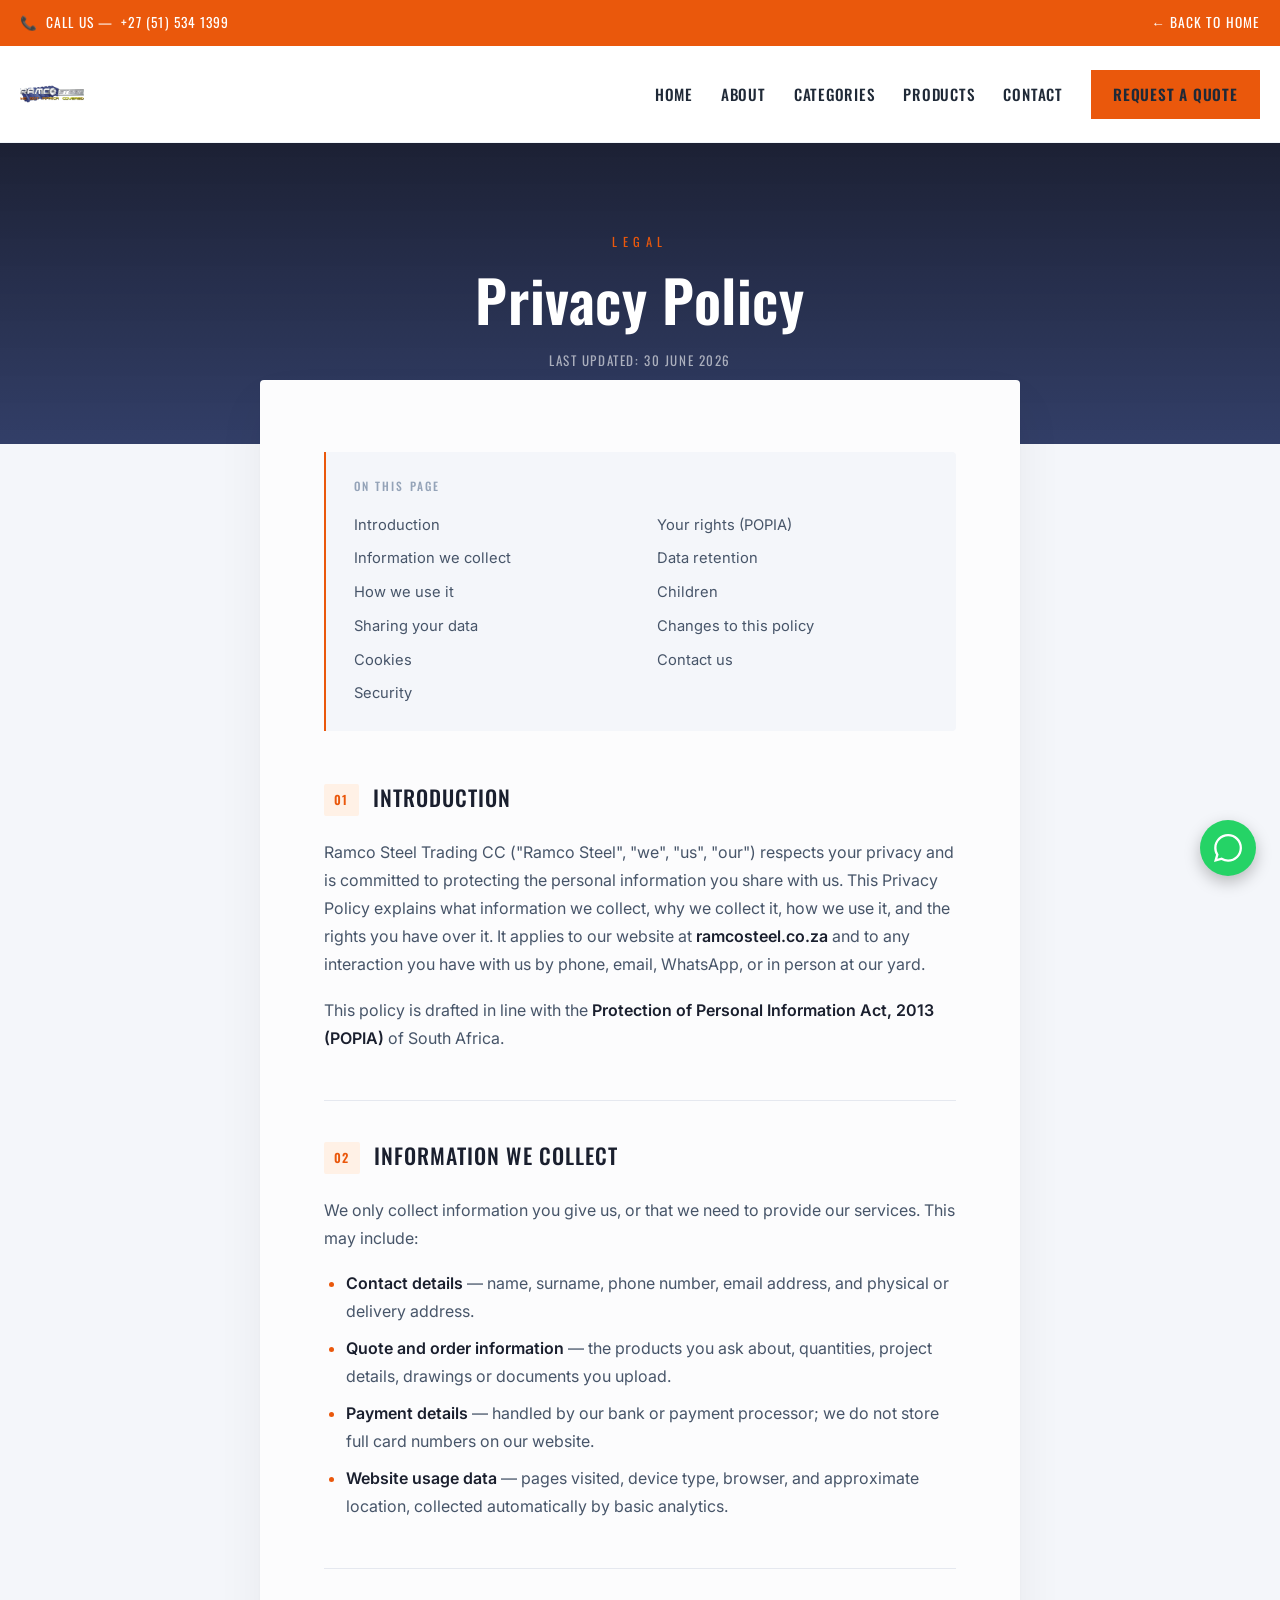
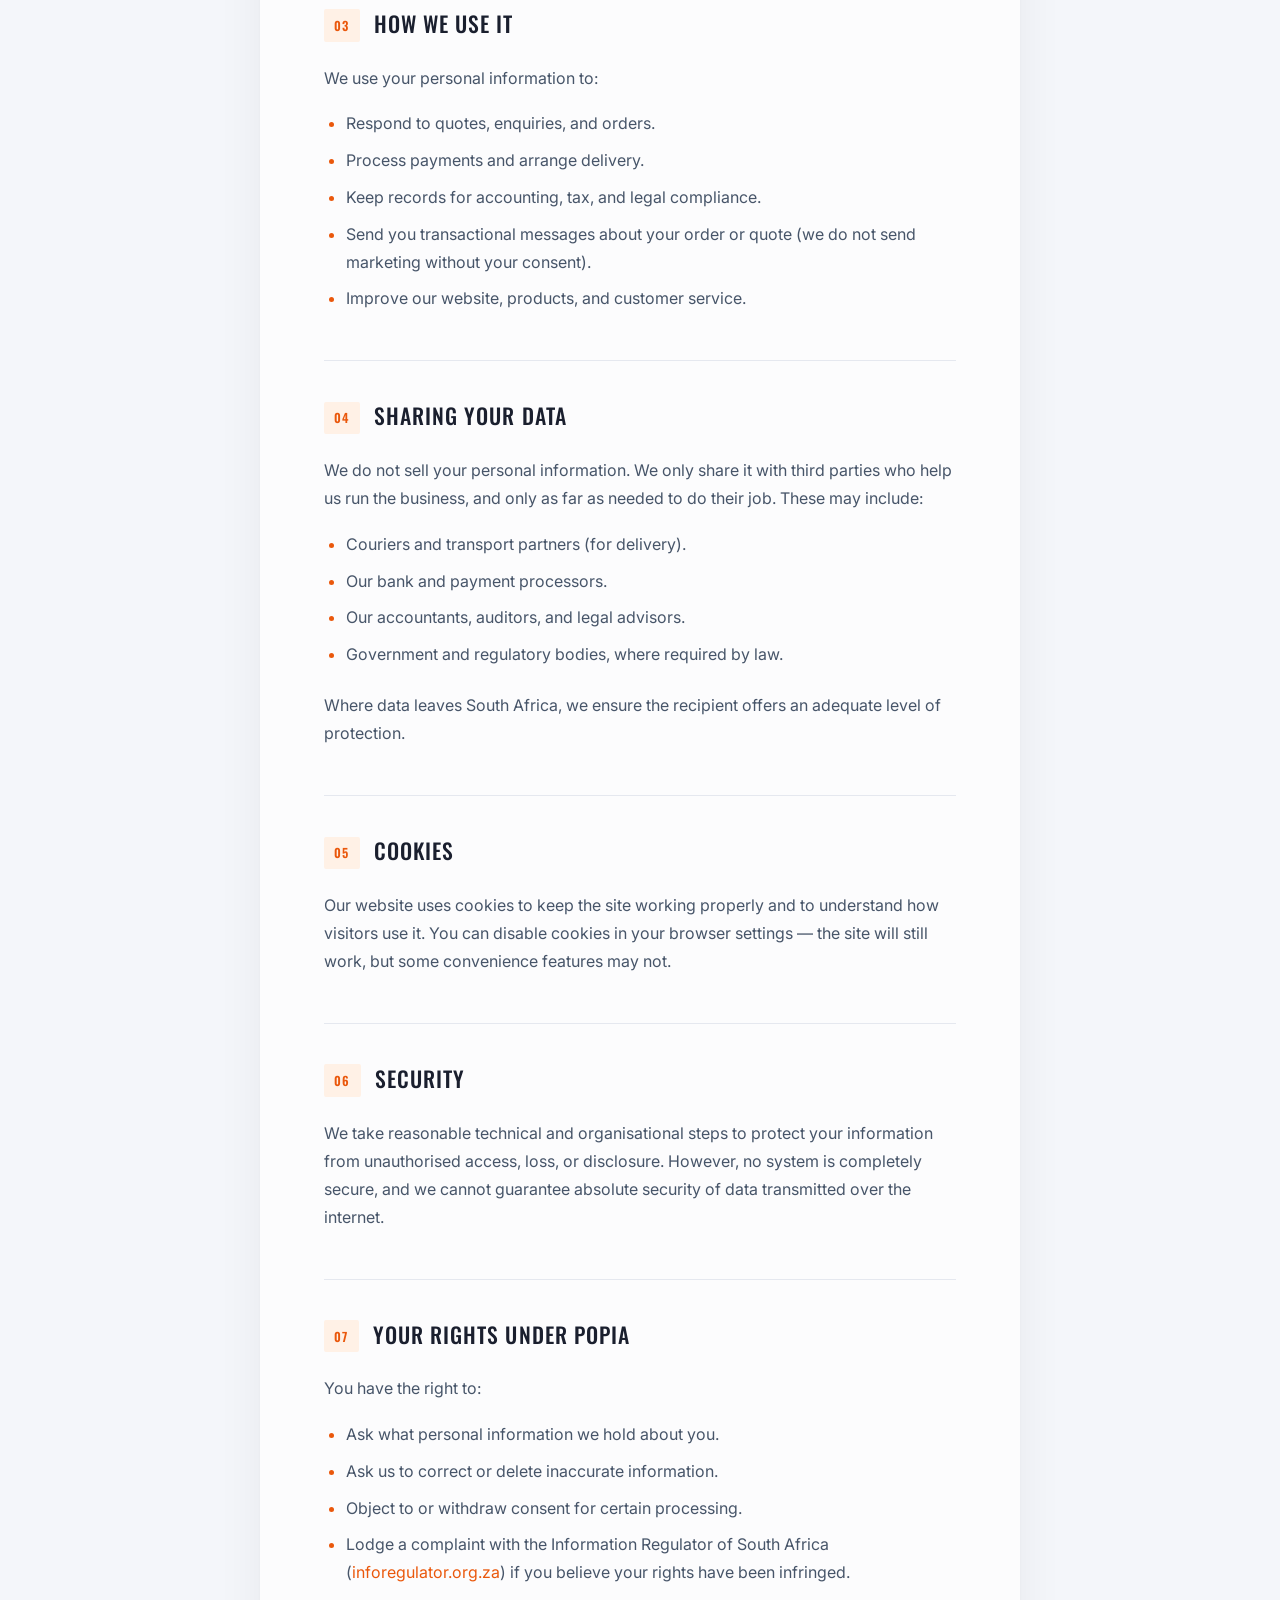
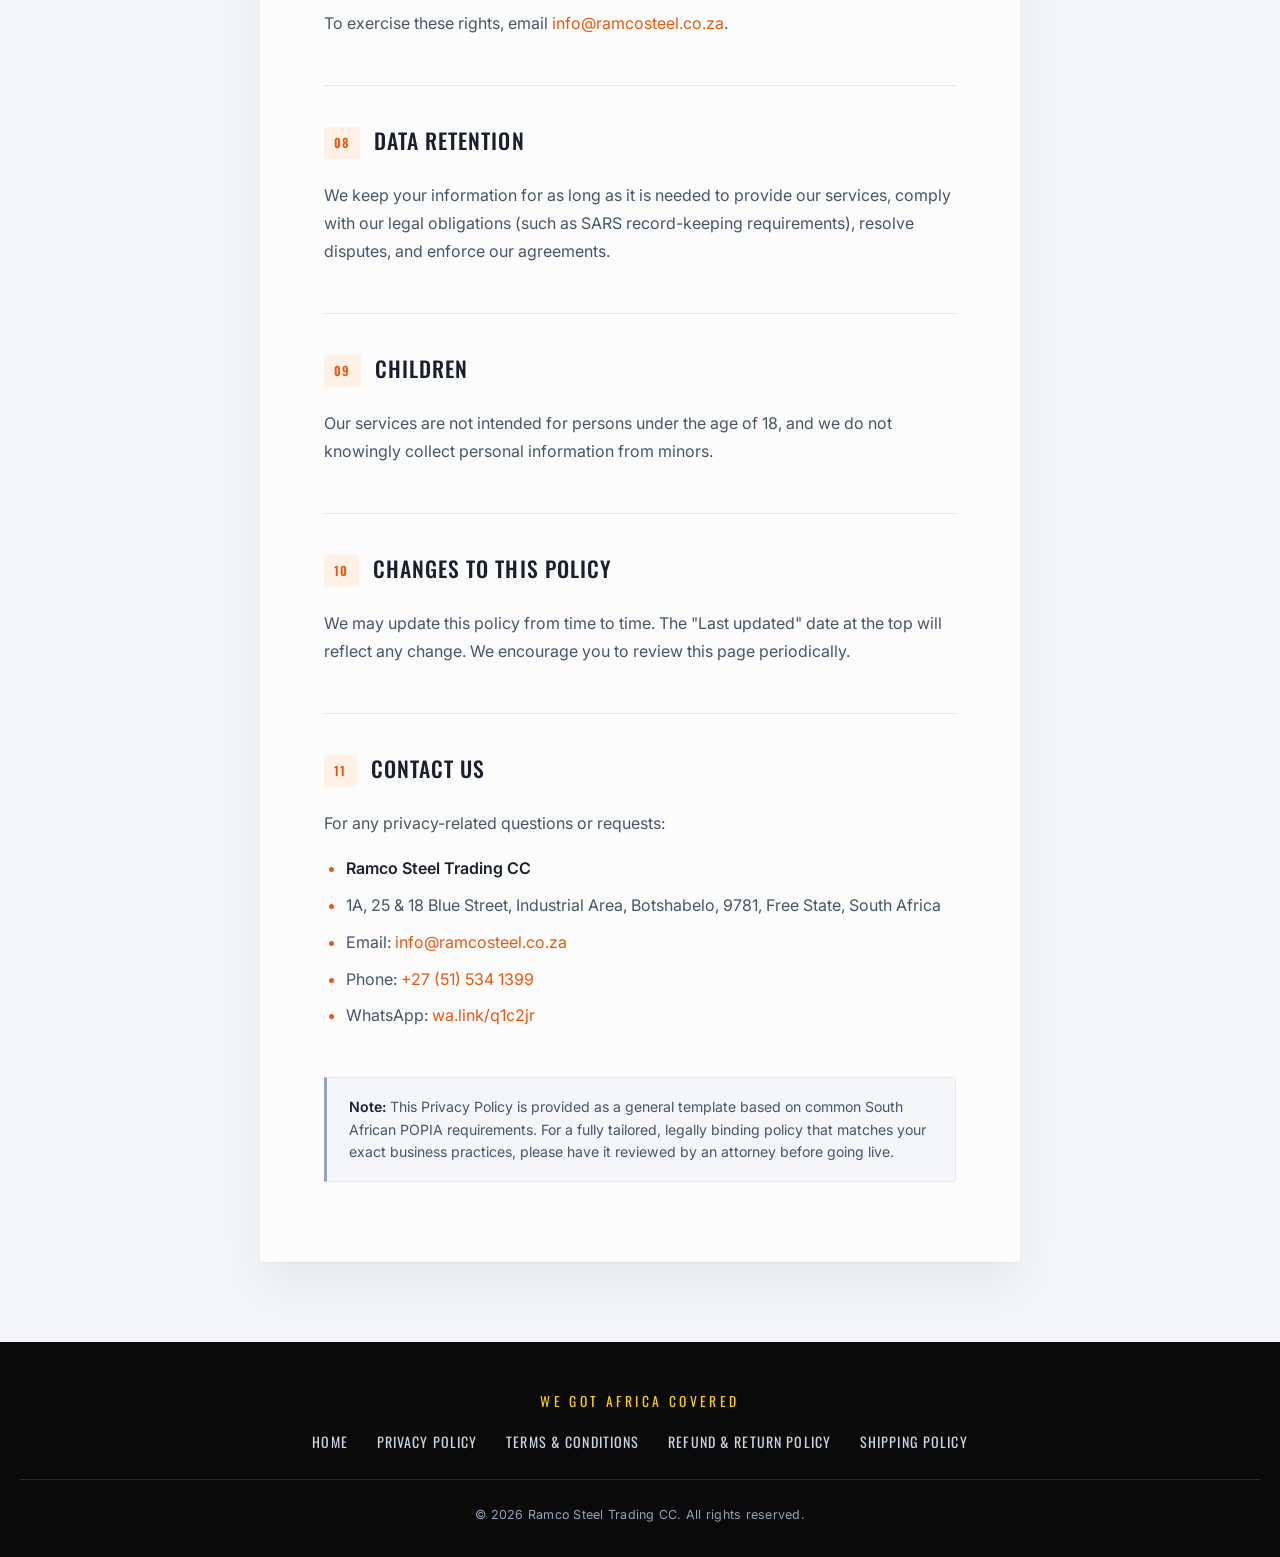
==== privacy.html @ d2efcba0 "Add files via upload" ====
<!DOCTYPE html>
<html lang="en">
<head>
<meta charset="UTF-8" />
<meta name="viewport" content="width=device-width, initial-scale=1.0" />
<title>Privacy Policy — Ramco Steel Trading</title>
<link rel="preconnect" href="https://fonts.googleapis.com">
<link rel="preconnect" href="https://fonts.gstatic.com" crossorigin>
<link href="https://fonts.googleapis.com/css2?family=Oswald:wght@400;500;600;700&family=Inter:wght@400;500;600;700&display=swap" rel="stylesheet">
<link rel="stylesheet" href="legal.css">
</head>
<body>

<div class="topbar">
  <div class="topbar-inner">
    <a href="tel:+27515341399">📞 <span class="label-long">CALL US — </span>+27 (51) 534 1399</a>
    <a href="index.html">← BACK TO HOME</a>
  </div>
</div>

<nav class="nav">
  <div class="nav-inner">
    <a href="index.html" class="logo"><img src="ramco-logo.png" alt="Ramco Steel Trading" /></a>
    <button class="menu-toggle" onclick="document.getElementById('navlinks').classList.toggle('open')">☰</button>
    <div class="nav-links" id="navlinks">
      <a href="index.html#home">Home</a>
      <a href="index.html#about">About</a>
      <a href="index.html#categories">Categories</a>
      <a href="index.html#products">Products</a>
      <a href="index.html#contact">Contact</a>
      <a href="quote.html" class="nav-cta">Request a Quote</a>
    </div>
  </div>
</nav>

<section class="legal-hero">
  <div class="eyebrow">Legal</div>
  <h1>Privacy Policy</h1>
  <div class="meta">Last updated: 30 June 2026</div>
</section>

<main class="legal-body">

  <div class="legal-toc">
    <h4>On this page</h4>
    <ul>
      <li><a href="#intro">Introduction</a></li>
      <li><a href="#collect">Information we collect</a></li>
      <li><a href="#use">How we use it</a></li>
      <li><a href="#share">Sharing your data</a></li>
      <li><a href="#cookies">Cookies</a></li>
      <li><a href="#security">Security</a></li>
      <li><a href="#rights">Your rights (POPIA)</a></li>
      <li><a href="#retention">Data retention</a></li>
      <li><a href="#minors">Children</a></li>
      <li><a href="#changes">Changes to this policy</a></li>
      <li><a href="#contact">Contact us</a></li>
    </ul>
  </div>

  <h2 id="intro">Introduction</h2>
  <p>Ramco Steel Trading CC ("Ramco Steel", "we", "us", "our") respects your privacy and is committed to protecting the personal information you share with us. This Privacy Policy explains what information we collect, why we collect it, how we use it, and the rights you have over it. It applies to our website at <strong>ramcosteel.co.za</strong> and to any interaction you have with us by phone, email, WhatsApp, or in person at our yard.</p>
  <p>This policy is drafted in line with the <strong>Protection of Personal Information Act, 2013 (POPIA)</strong> of South Africa.</p>

  <h2 id="collect">Information We Collect</h2>
  <p>We only collect information you give us, or that we need to provide our services. This may include:</p>
  <ul>
    <li><strong>Contact details</strong> — name, surname, phone number, email address, and physical or delivery address.</li>
    <li><strong>Quote and order information</strong> — the products you ask about, quantities, project details, drawings or documents you upload.</li>
    <li><strong>Payment details</strong> — handled by our bank or payment processor; we do not store full card numbers on our website.</li>
    <li><strong>Website usage data</strong> — pages visited, device type, browser, and approximate location, collected automatically by basic analytics.</li>
  </ul>

  <h2 id="use">How We Use It</h2>
  <p>We use your personal information to:</p>
  <ul>
    <li>Respond to quotes, enquiries, and orders.</li>
    <li>Process payments and arrange delivery.</li>
    <li>Keep records for accounting, tax, and legal compliance.</li>
    <li>Send you transactional messages about your order or quote (we do not send marketing without your consent).</li>
    <li>Improve our website, products, and customer service.</li>
  </ul>

  <h2 id="share">Sharing Your Data</h2>
  <p>We do not sell your personal information. We only share it with third parties who help us run the business, and only as far as needed to do their job. These may include:</p>
  <ul>
    <li>Couriers and transport partners (for delivery).</li>
    <li>Our bank and payment processors.</li>
    <li>Our accountants, auditors, and legal advisors.</li>
    <li>Government and regulatory bodies, where required by law.</li>
  </ul>
  <p>Where data leaves South Africa, we ensure the recipient offers an adequate level of protection.</p>

  <h2 id="cookies">Cookies</h2>
  <p>Our website uses cookies to keep the site working properly and to understand how visitors use it. You can disable cookies in your browser settings — the site will still work, but some convenience features may not.</p>

  <h2 id="security">Security</h2>
  <p>We take reasonable technical and organisational steps to protect your information from unauthorised access, loss, or disclosure. However, no system is completely secure, and we cannot guarantee absolute security of data transmitted over the internet.</p>

  <h2 id="rights">Your Rights Under POPIA</h2>
  <p>You have the right to:</p>
  <ul>
    <li>Ask what personal information we hold about you.</li>
    <li>Ask us to correct or delete inaccurate information.</li>
    <li>Object to or withdraw consent for certain processing.</li>
    <li>Lodge a complaint with the Information Regulator of South Africa (<a href="https://inforegulator.org.za" target="_blank" rel="noopener">inforegulator.org.za</a>) if you believe your rights have been infringed.</li>
  </ul>
  <p>To exercise these rights, email <a href="mailto:info@ramcosteel.co.za">info@ramcosteel.co.za</a>.</p>

  <h2 id="retention">Data Retention</h2>
  <p>We keep your information for as long as it is needed to provide our services, comply with our legal obligations (such as SARS record-keeping requirements), resolve disputes, and enforce our agreements.</p>

  <h2 id="minors">Children</h2>
  <p>Our services are not intended for persons under the age of 18, and we do not knowingly collect personal information from minors.</p>

  <h2 id="changes">Changes to This Policy</h2>
  <p>We may update this policy from time to time. The "Last updated" date at the top will reflect any change. We encourage you to review this page periodically.</p>

  <h2 id="contact">Contact Us</h2>
  <p>For any privacy-related questions or requests:</p>
  <ul>
    <li><strong>Ramco Steel Trading CC</strong></li>
    <li>1A, 25 &amp; 18 Blue Street, Industrial Area, Botshabelo, 9781, Free State, South Africa</li>
    <li>Email: <a href="mailto:info@ramcosteel.co.za">info@ramcosteel.co.za</a></li>
    <li>Phone: <a href="tel:+27515341399">+27 (51) 534 1399</a></li>
    <li>WhatsApp: <a href="https://wa.link/q1c2jr" target="_blank" rel="noopener">wa.link/q1c2jr</a></li>
  </ul>

  <div class="disclaimer">
    <strong>Note:</strong> This Privacy Policy is provided as a general template based on common South African POPIA requirements. For a fully tailored, legally binding policy that matches your exact business practices, please have it reviewed by an attorney before going live.
  </div>

</main>

<footer>
  <div class="tag">We Got Africa Covered</div>
  <div class="links">
    <a href="index.html">Home</a>
    <a href="privacy.html">Privacy Policy</a>
    <a href="terms.html">Terms &amp; Conditions</a>
    <a href="refund.html">Refund &amp; Return Policy</a>
    <a href="shipping.html">Shipping Policy</a>
  </div>
  <div class="copyright">© <span id="yr"></span> Ramco Steel Trading CC. All rights reserved.</div>
</footer>

<a href="https://wa.link/q1c2jr" class="wa-float" target="_blank" rel="noopener" aria-label="Chat on WhatsApp">
  <svg viewBox="0 0 24 24"><path d="M20.52 3.48A11.93 11.93 0 0 0 12.06 0C5.5 0 .16 5.34.16 11.9c0 2.1.55 4.15 1.6 5.96L0 24l6.32-1.66a11.88 11.88 0 0 0 5.74 1.46h.01c6.56 0 11.9-5.34 11.9-11.9 0-3.18-1.24-6.17-3.49-8.42zM12.07 21.8h-.01a9.9 9.9 0 0 1-5.04-1.38l-.36-.21-3.75.98 1-3.65-.24-.37a9.9 9.9 0 0 1-1.52-5.27c0-5.46 4.44-9.9 9.92-9.9 2.65 0 5.14 1.03 7.02 2.91a9.83 9.83 0 0 1 2.9 7c0 5.46-4.45 9.9-9.92 9.9z"/></svg>
</a>

<script>document.getElementById('yr').textContent = new Date().getFullYear();</script>
</body>
</html>
---- legal.css ----
/* ===== Shared styles for legal pages — refined ===== */
:root {
  --blue:        #1E40AF;
  --blue-dark:   #1E3A8A;
  --blue-deeper: #172554;
  --orange:      #EA580C;
  --orange-hot:  #F97316;
  --orange-soft: #FFF1E6;
  --yellow:      #FACC15;
  --silver:      #94A3B8;
  --silver-lt:   #CBD5E1;
  --ink:         #1A1F2E;
  --ink-soft:    #475569;
  --paper:      #FCFCFD;
  --paper-2:     #F4F6FA;
  --rule:        #E5E8EF;
  --black:       #0A0A0A;
  --dark:        #1F2937;
  --white:       #FFFFFF;
  --off-white:   #F8FAFC;
  --grey-bg:     #F1F5F9;
  --wa-green:    #25D366;
}

*,*::before,*::after { box-sizing: border-box; margin: 0; padding: 0; }
html { scroll-behavior: smooth; }
body {
  font-family: 'Inter', system-ui, -apple-system, sans-serif;
  color: var(--ink);
  background: var(--paper-2);
  line-height: 1.75;
  font-size: 16.5px;
  -webkit-font-smoothing: antialiased;
  text-rendering: optimizeLegibility;
}
img { max-width: 100%; display: block; }
a { color: inherit; text-decoration: none; }
button { font-family: inherit; cursor: pointer; border: none; background: none; }

/* ============ Top bar ============ */
.topbar { background: var(--orange); color: var(--white); font-family: 'Oswald', sans-serif; font-size: 0.85rem; letter-spacing: 0.08em; }
.topbar-inner { max-width: 1280px; margin: 0 auto; padding: 0.7rem 1.25rem; display: flex; justify-content: space-between; align-items: center; gap: 1rem; }
.topbar a { display: inline-flex; align-items: center; gap: 0.5rem; }
.topbar a:hover { opacity: 0.85; }

/* ============ Nav ============ */
.nav { background: var(--white); border-bottom: 1px solid var(--grey-bg); position: sticky; top: 0; z-index: 50; }
.nav-inner { max-width: 1280px; margin: 0 auto; padding: 1rem 1.25rem; display: flex; justify-content: space-between; align-items: center; }
.logo img { height: 64px; }
.nav-links { display: flex; gap: 1.75rem; align-items: center; font-family: 'Oswald', sans-serif; letter-spacing: 0.05em; text-transform: uppercase; font-size: 0.95rem; font-weight: 500; }
.nav-links a { color: var(--dark); }
.nav-links a:hover { color: var(--orange); }
.nav-cta { background: var(--orange); color: var(--white); padding: 0.7rem 1.4rem; font-weight: 600; }
.nav-cta:hover { background: var(--orange-hot); color: var(--white); }
.menu-toggle { display: none; background: var(--blue); color: var(--white); padding: 0.7rem 0.9rem; font-size: 1.25rem; }

/* ============ Legal hero — quieter, more elegant ============ */
.legal-hero {
  background:
    linear-gradient(rgba(10,15,35,0.92), rgba(23,37,84,0.88)),
    url('https://images.unsplash.com/photo-1518709268805-4e9042af2176?auto=format&fit=crop&w=1600&q=80') center/cover no-repeat;
  color: var(--white);
  padding: 5.5rem 1.25rem 4.5rem;
  text-align: center;
  position: relative;
}
.legal-hero::after {
  content: "";
  position: absolute;
  left: 50%; bottom: 0;
  transform: translateX(-50%);
  width: 56px; height: 3px;
  background: var(--orange);
}
.legal-hero .eyebrow {
  font-family: 'Oswald', sans-serif;
  color: var(--orange);
  letter-spacing: 0.45em;
  font-size: 0.78rem;
  margin-bottom: 1rem;
  text-transform: uppercase;
}
.legal-hero h1 {
  font-family: 'Oswald', sans-serif;
  font-weight: 600;
  font-size: clamp(2.2rem, 5vw, 3.6rem);
  letter-spacing: 0.01em;
  line-height: 1.05;
}
.legal-hero .meta {
  color: rgba(255,255,255,0.6);
  margin-top: 1.25rem;
  font-size: 0.82rem;
  letter-spacing: 0.12em;
  text-transform: uppercase;
  font-family: 'Oswald', sans-serif;
}

/* ============ Legal body — cleaner, airier ============ */
.legal-body {
  max-width: 760px;
  margin: -3rem auto 5rem;
  padding: 3.5rem 1.75rem 4rem;
  background: var(--paper);
  position: relative;
  border-radius: 4px;
  box-shadow: 0 1px 2px rgba(15,23,42,0.04), 0 24px 48px rgba(15,23,42,0.06);
  counter-reset: section;
}
@media (min-width: 920px) {
  .legal-body { margin-top: -4rem; padding: 4.5rem 4rem 5rem; }
}

/* Section headings with numbered counter — clean, no chunky border */
.legal-body h2 {
  font-family: 'Oswald', sans-serif;
  font-weight: 500;
  text-transform: uppercase;
  color: var(--ink);
  letter-spacing: 0.05em;
  font-size: 1.35rem;
  margin-top: 3rem;
  margin-bottom: 1.25rem;
  padding-top: 2.25rem;
  border-top: 1px solid var(--rule);
  position: relative;
  display: flex;
  align-items: baseline;
  gap: 0.85rem;
}
/* hide manually-typed "N." numbers — replaced by clean counter badge.
   This works because the first text is "1." "2." etc. We hide it via a counter prefix. */
.legal-body h2::before {
  counter-increment: section;
  content: counter(section, decimal-leading-zero);
  font-family: 'Oswald', sans-serif;
  font-size: 0.78rem;
  letter-spacing: 0.15em;
  color: var(--orange);
  font-weight: 600;
  background: var(--orange-soft);
  padding: 0.32rem 0.6rem;
  border-radius: 2px;
  flex-shrink: 0;
  transform: translateY(-2px);
}
.legal-body h2:first-of-type {
  margin-top: 0;
  padding-top: 0;
  border-top: none;
}

.legal-body h3 {
  font-family: 'Inter', sans-serif;
  font-weight: 600;
  color: var(--ink);
  font-size: 1.02rem;
  letter-spacing: 0.01em;
  margin-top: 1.75rem;
  margin-bottom: 0.5rem;
}

.legal-body p, .legal-body li {
  color: var(--ink-soft);
  margin-bottom: 1.1rem;
  font-size: 1rem;
}
.legal-body ul, .legal-body ol {
  padding-left: 1.4rem;
  margin-bottom: 1.4rem;
  margin-top: 0.25rem;
}
.legal-body li { margin-bottom: 0.55rem; }
.legal-body ul li::marker { color: var(--orange); }
.legal-body ol li::marker { color: var(--orange); font-weight: 600; }
.legal-body strong { color: var(--ink); font-weight: 600; }
.legal-body a {
  color: var(--orange);
  border-bottom: 1px solid transparent;
  transition: border-color 0.15s;
}
.legal-body a:hover { border-bottom-color: var(--orange); }

/* ============ TOC — softer, one column ============ */
.legal-toc {
  background: var(--paper-2);
  padding: 1.5rem 1.75rem;
  margin: 0 0 3rem;
  border-left: 2px solid var(--orange);
  border-radius: 0 4px 4px 0;
}
.legal-toc h4 {
  font-family: 'Oswald', sans-serif;
  text-transform: uppercase;
  letter-spacing: 0.18em;
  color: var(--silver);
  font-size: 0.72rem;
  margin-bottom: 1rem;
  font-weight: 500;
}
.legal-toc ul {
  list-style: none;
  padding: 0;
  margin: 0;
  columns: 2;
  column-gap: 2rem;
}
@media (max-width: 620px) { .legal-toc ul { columns: 1; } }
.legal-toc li {
  font-size: 0.92rem;
  margin-bottom: 0.5rem;
  break-inside: avoid;
  color: var(--ink-soft);
}
.legal-toc li::before { content: none; }
.legal-toc a {
  color: var(--ink-soft);
  border-bottom: none;
  transition: color 0.15s, padding-left 0.15s;
  display: inline-block;
}
.legal-toc a:hover {
  color: var(--orange);
  padding-left: 4px;
  border-bottom: none;
}

/* ============ Disclaimer — muted, not alarming ============ */
.disclaimer {
  background: var(--paper-2);
  border: 1px solid var(--rule);
  border-left: 3px solid var(--silver);
  padding: 1.1rem 1.4rem;
  margin: 3rem 0 0;
  color: var(--ink-soft);
  font-size: 0.88rem;
  line-height: 1.6;
  border-radius: 0 4px 4px 0;
}
.disclaimer strong { color: var(--ink); }

/* ============ Footer ============ */
footer {
  background: var(--black);
  color: var(--silver-lt);
  padding: 3rem 1.25rem 2rem;
  text-align: center;
}
footer .tag {
  font-family: 'Oswald', sans-serif;
  letter-spacing: 0.25em;
  color: var(--yellow);
  text-transform: uppercase;
  font-size: 0.85rem;
  margin-bottom: 1rem;
}
footer .links {
  display: flex; flex-wrap: wrap;
  justify-content: center;
  gap: 0.8rem 1.8rem;
  margin: 1rem 0;
  font-size: 0.88rem;
  font-family: 'Oswald', sans-serif;
  letter-spacing: 0.08em;
  text-transform: uppercase;
}
footer .links a:hover { color: var(--orange); }
footer .copyright {
  font-size: 0.78rem;
  color: var(--silver);
  margin-top: 1.5rem;
  padding-top: 1.5rem;
  border-top: 1px solid var(--dark);
  letter-spacing: 0.02em;
}

/* ============ Floating WhatsApp ============ */
.wa-float {
  position: fixed;
  bottom: 1.5rem; right: 1.5rem;
  width: 56px; height: 56px;
  background: var(--wa-green);
  color: var(--white);
  border-radius: 50%;
  display: flex; align-items: center; justify-content: center;
  box-shadow: 0 6px 16px rgba(0,0,0,0.25);
  z-index: 100;
  transition: transform 0.2s;
}
.wa-float:hover { transform: scale(1.08); }
.wa-float svg { width: 28px; height: 28px; fill: currentColor; }

/* ============ Mobile ============ */
@media (max-width: 860px) {
  .nav-links { display: none; }
  .menu-toggle { display: inline-block; }
  .nav-links.open {
    display: flex; flex-direction: column;
    position: absolute; top: 100%; left: 0; right: 0;
    background: var(--white); padding: 1rem 1.25rem; gap: 1rem;
    border-top: 3px solid var(--orange);
    box-shadow: 0 8px 16px rgba(0,0,0,0.1);
  }
  .nav-links.open .nav-cta { width: 100%; text-align: center; }
  .topbar-inner .label-long { display: none; }
}
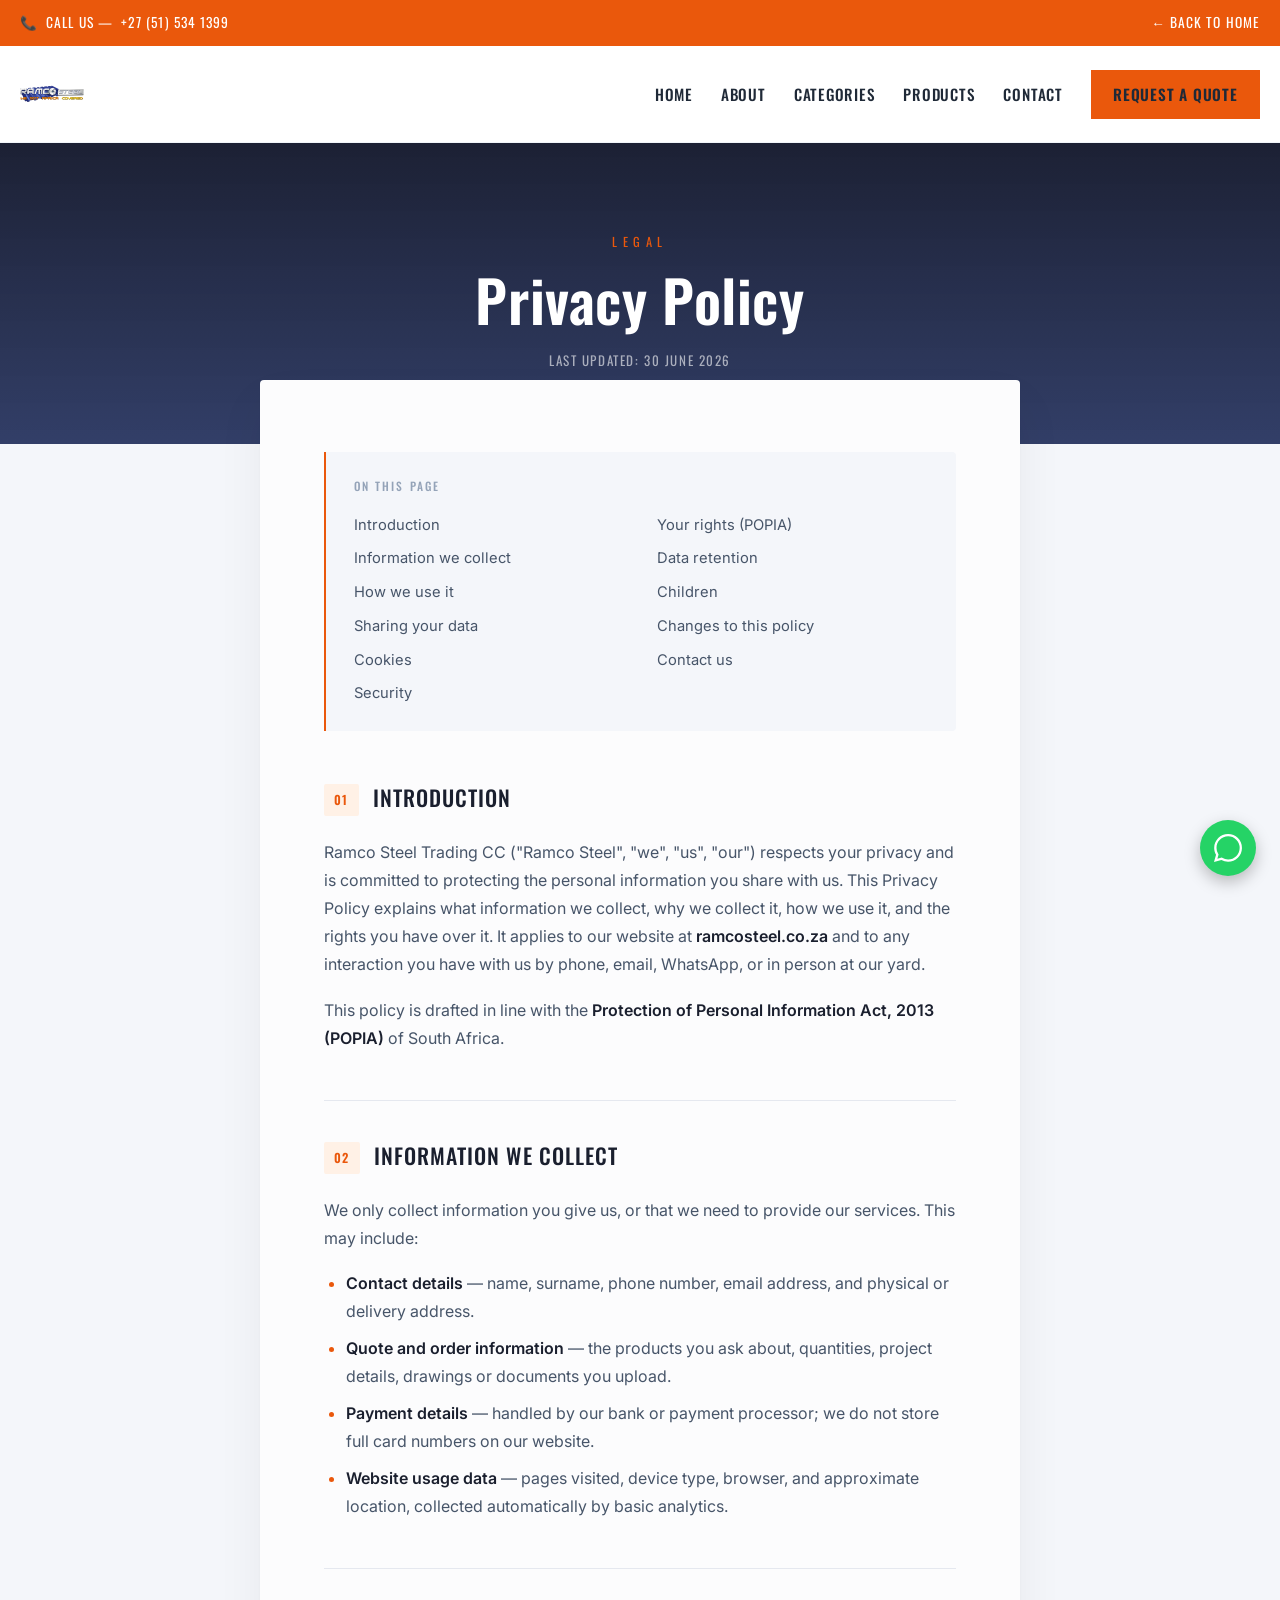
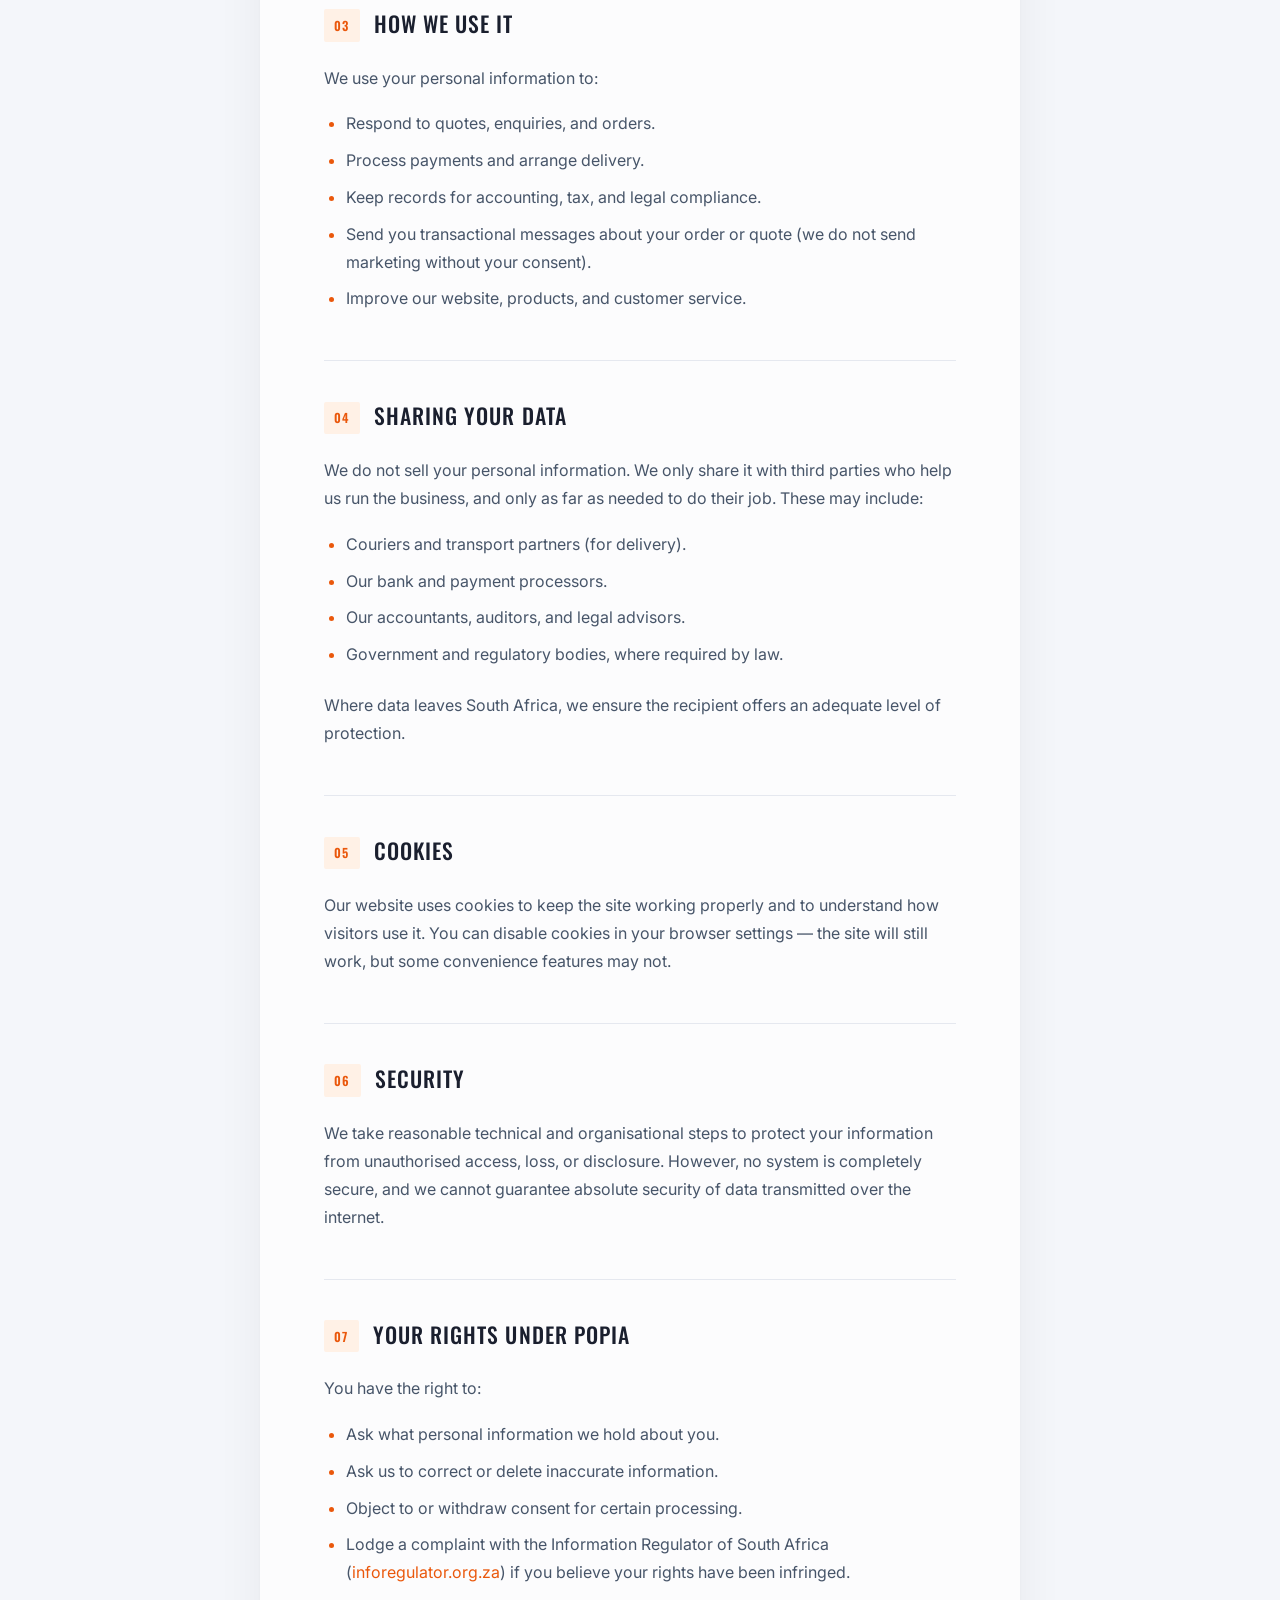
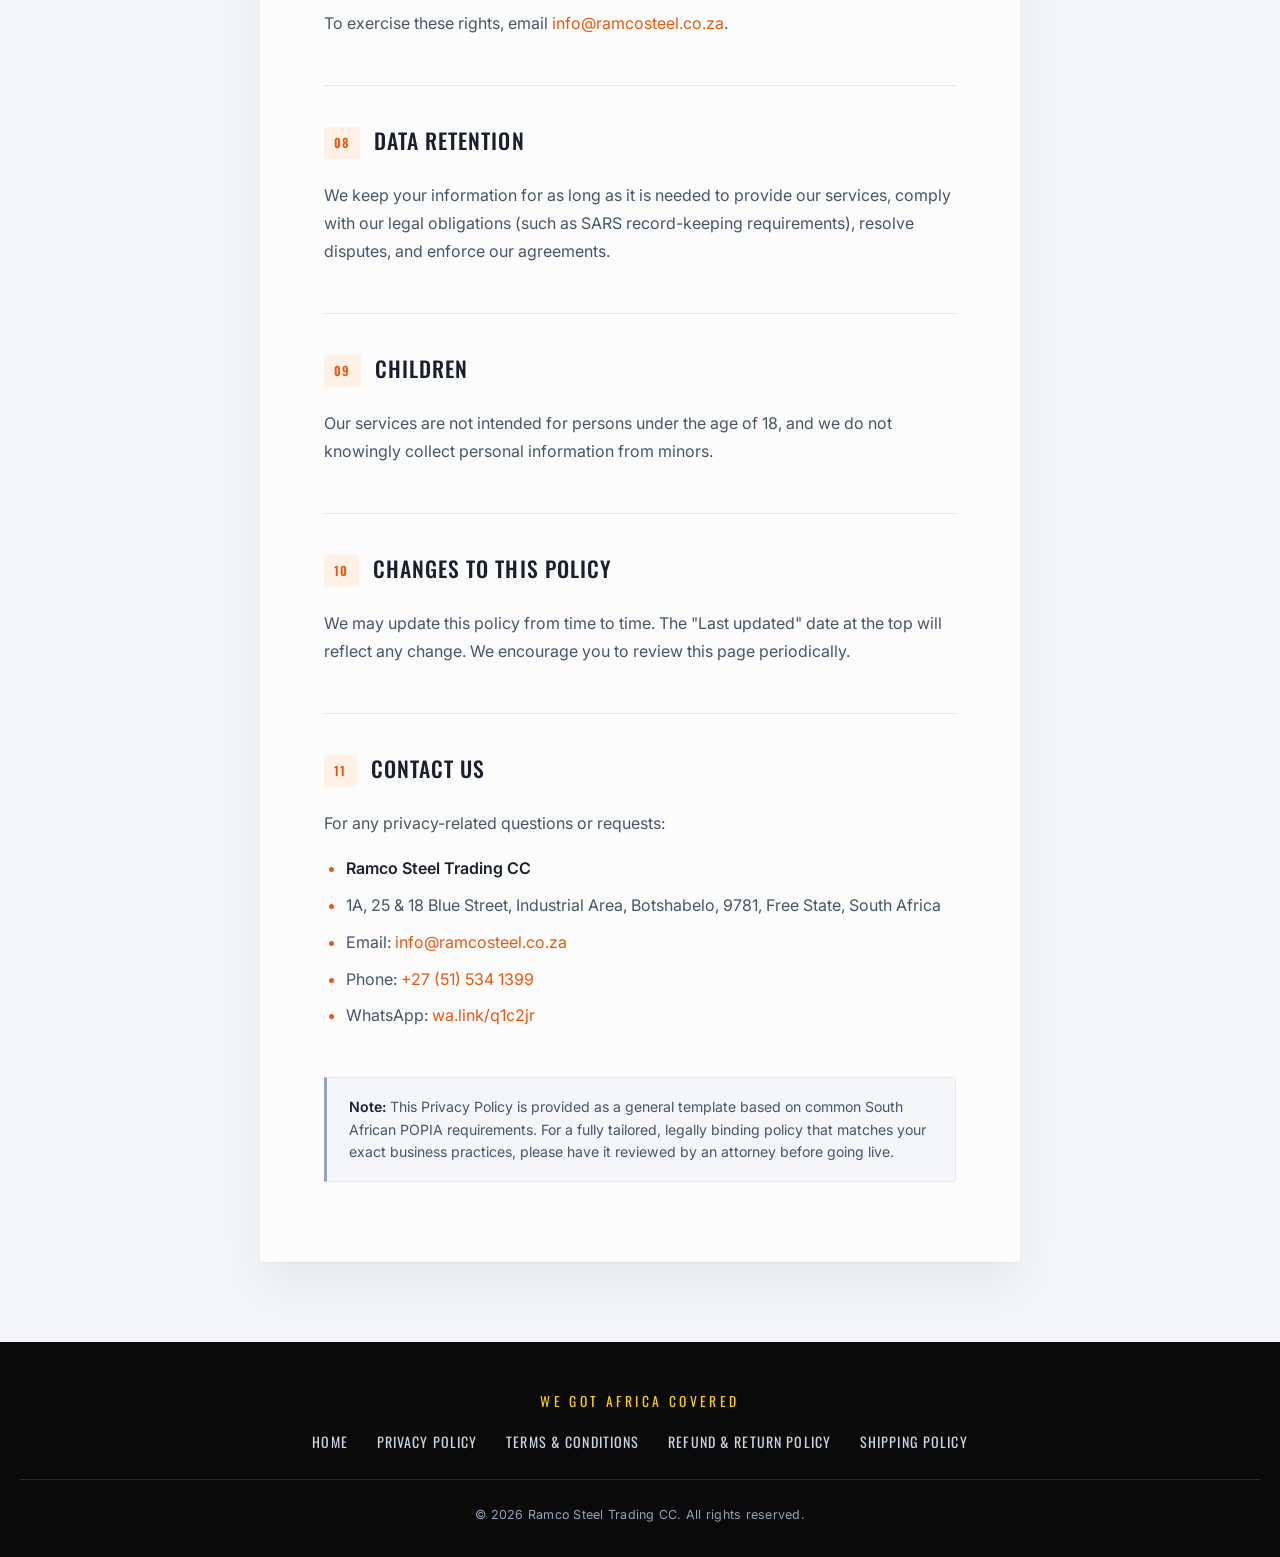
==== commit c6dbda58: "Add files via upload" ====
--- a/privacy.html
+++ b/privacy.html
@@ -20,7 +20,7 @@
 
 <nav class="nav">
   <div class="nav-inner">
-    <a href="index.html" class="logo"><img src="ramco-logo.png" alt="Ramco Steel Trading" /></a>
+    <a href="index.html" class="logo"><img src="ramco-logo.PNG" alt="Ramco Steel Trading" /></a>
     <button class="menu-toggle" onclick="document.getElementById('navlinks').classList.toggle('open')">☰</button>
     <div class="nav-links" id="navlinks">
       <a href="index.html#home">Home</a>
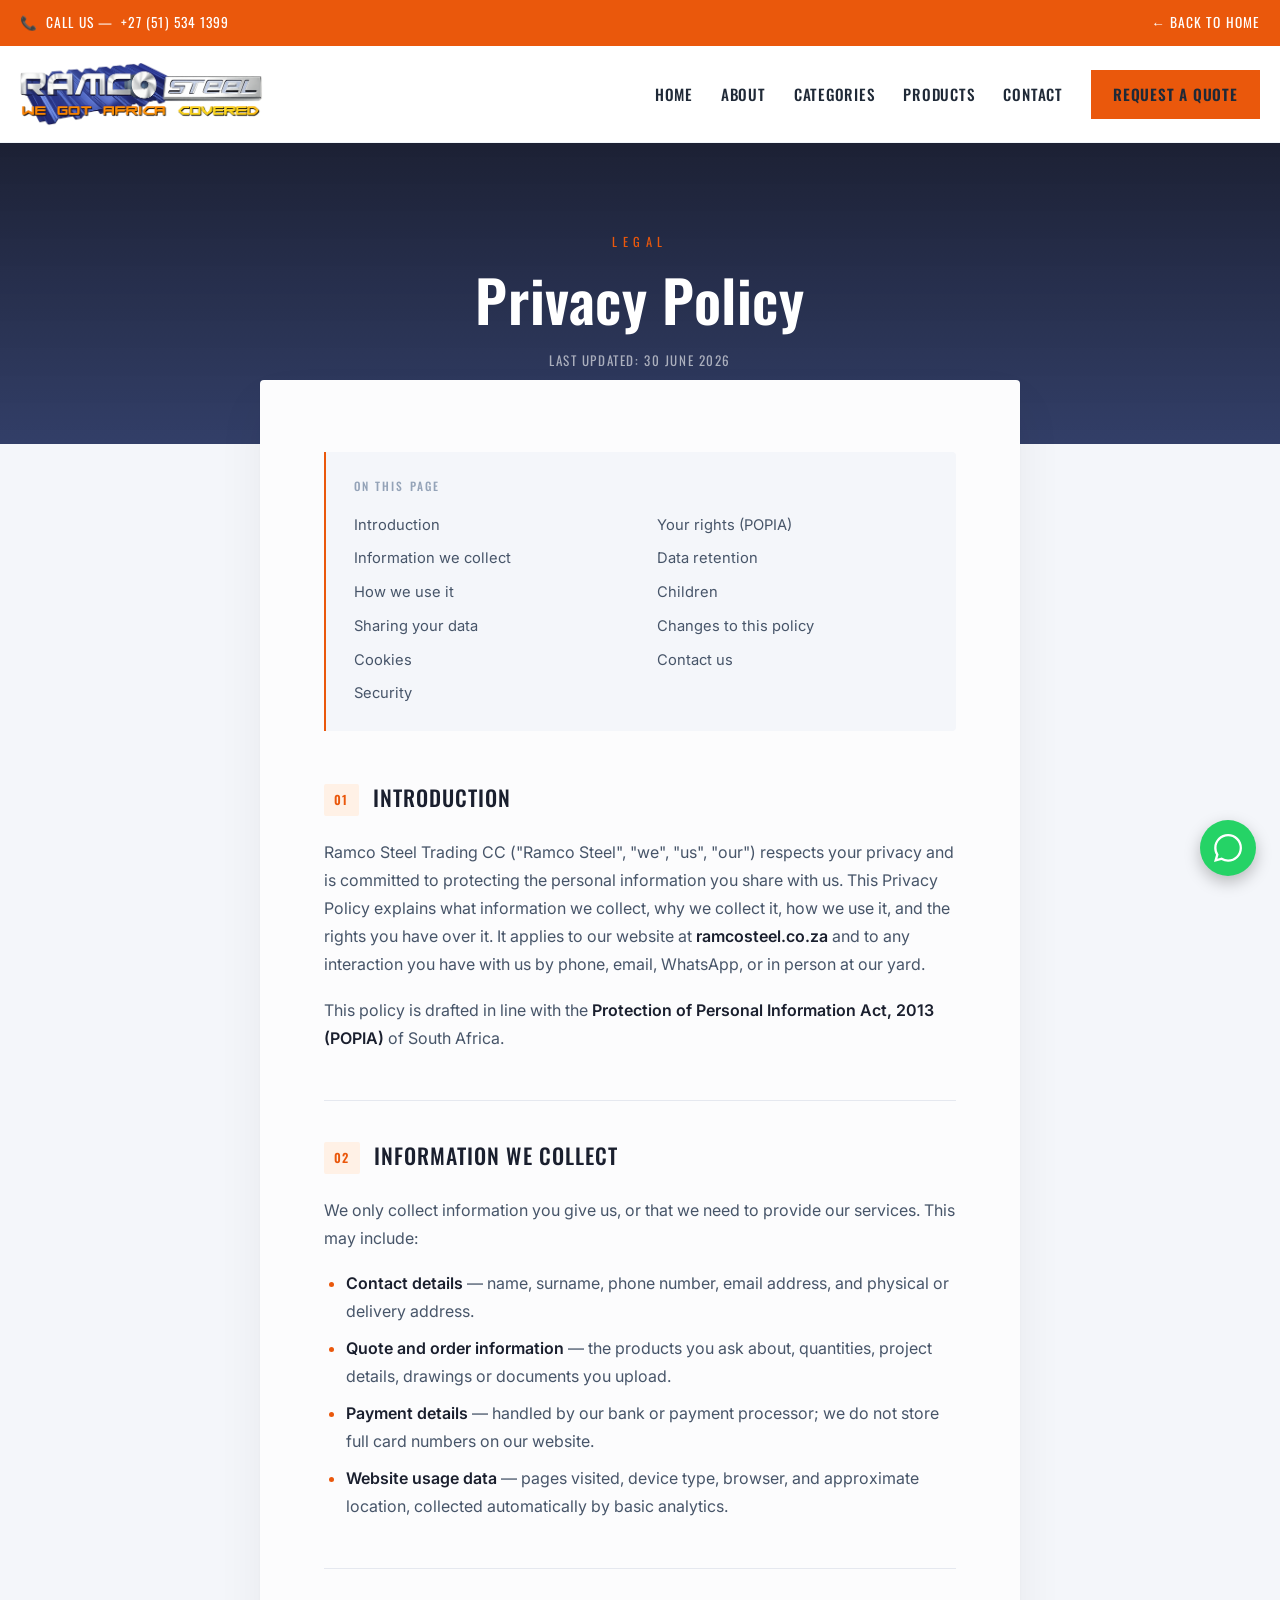
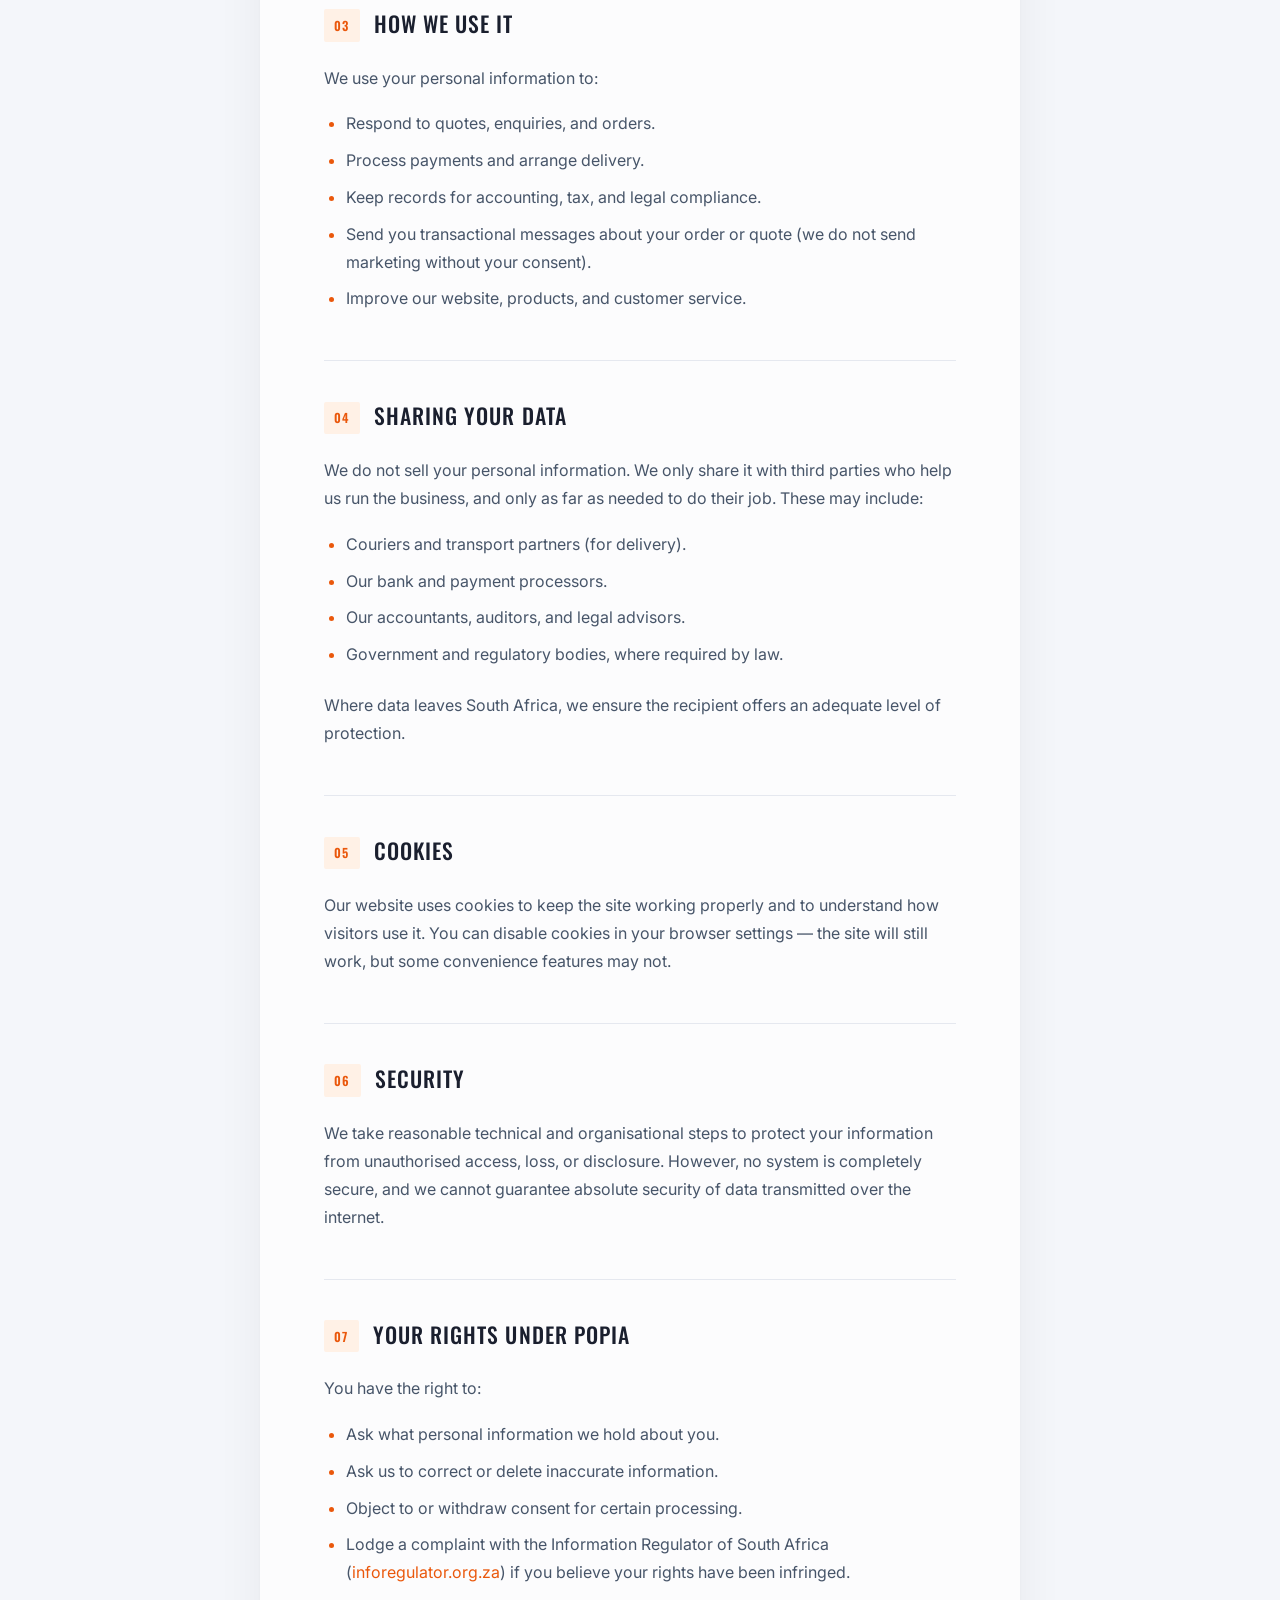
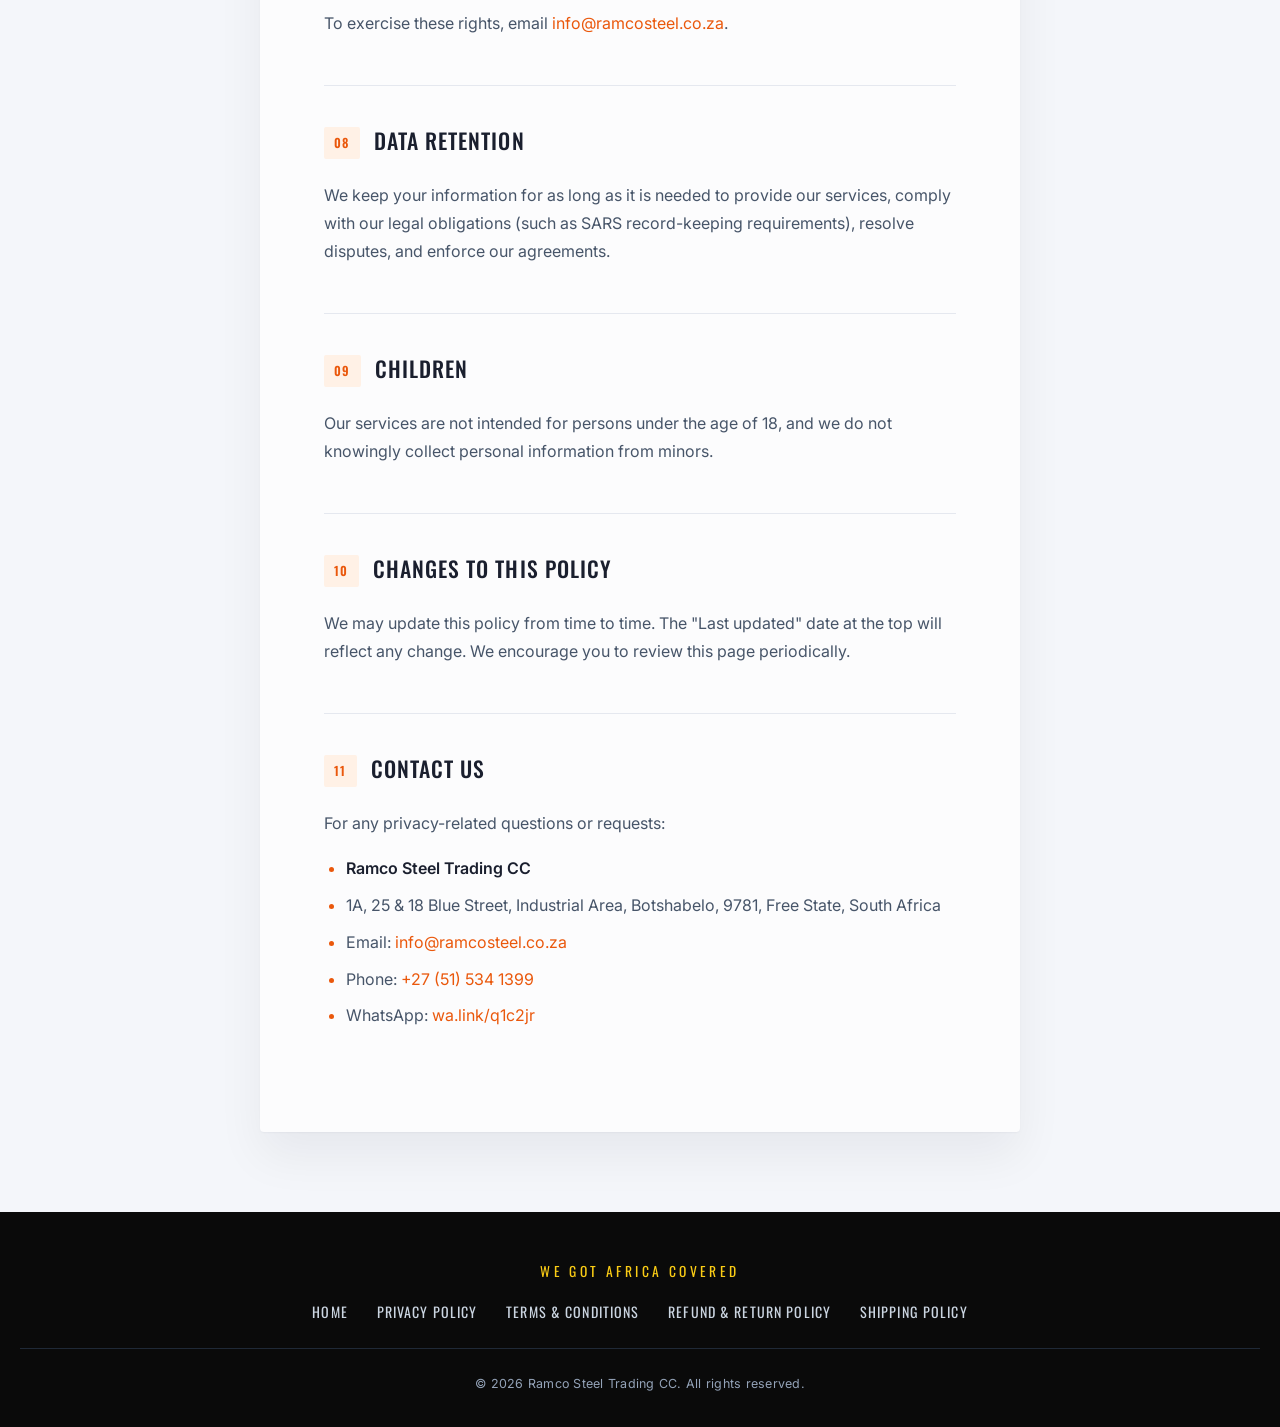
==== commit 73832d9b: "Add files via upload" ====
--- a/privacy.html
+++ b/privacy.html
@@ -126,10 +126,6 @@
     <li>WhatsApp: <a href="https://wa.link/q1c2jr" target="_blank" rel="noopener">wa.link/q1c2jr</a></li>
   </ul>
 
-  <div class="disclaimer">
-    <strong>Note:</strong> This Privacy Policy is provided as a general template based on common South African POPIA requirements. For a fully tailored, legally binding policy that matches your exact business practices, please have it reviewed by an attorney before going live.
-  </div>
-
 </main>
 
 <footer>
